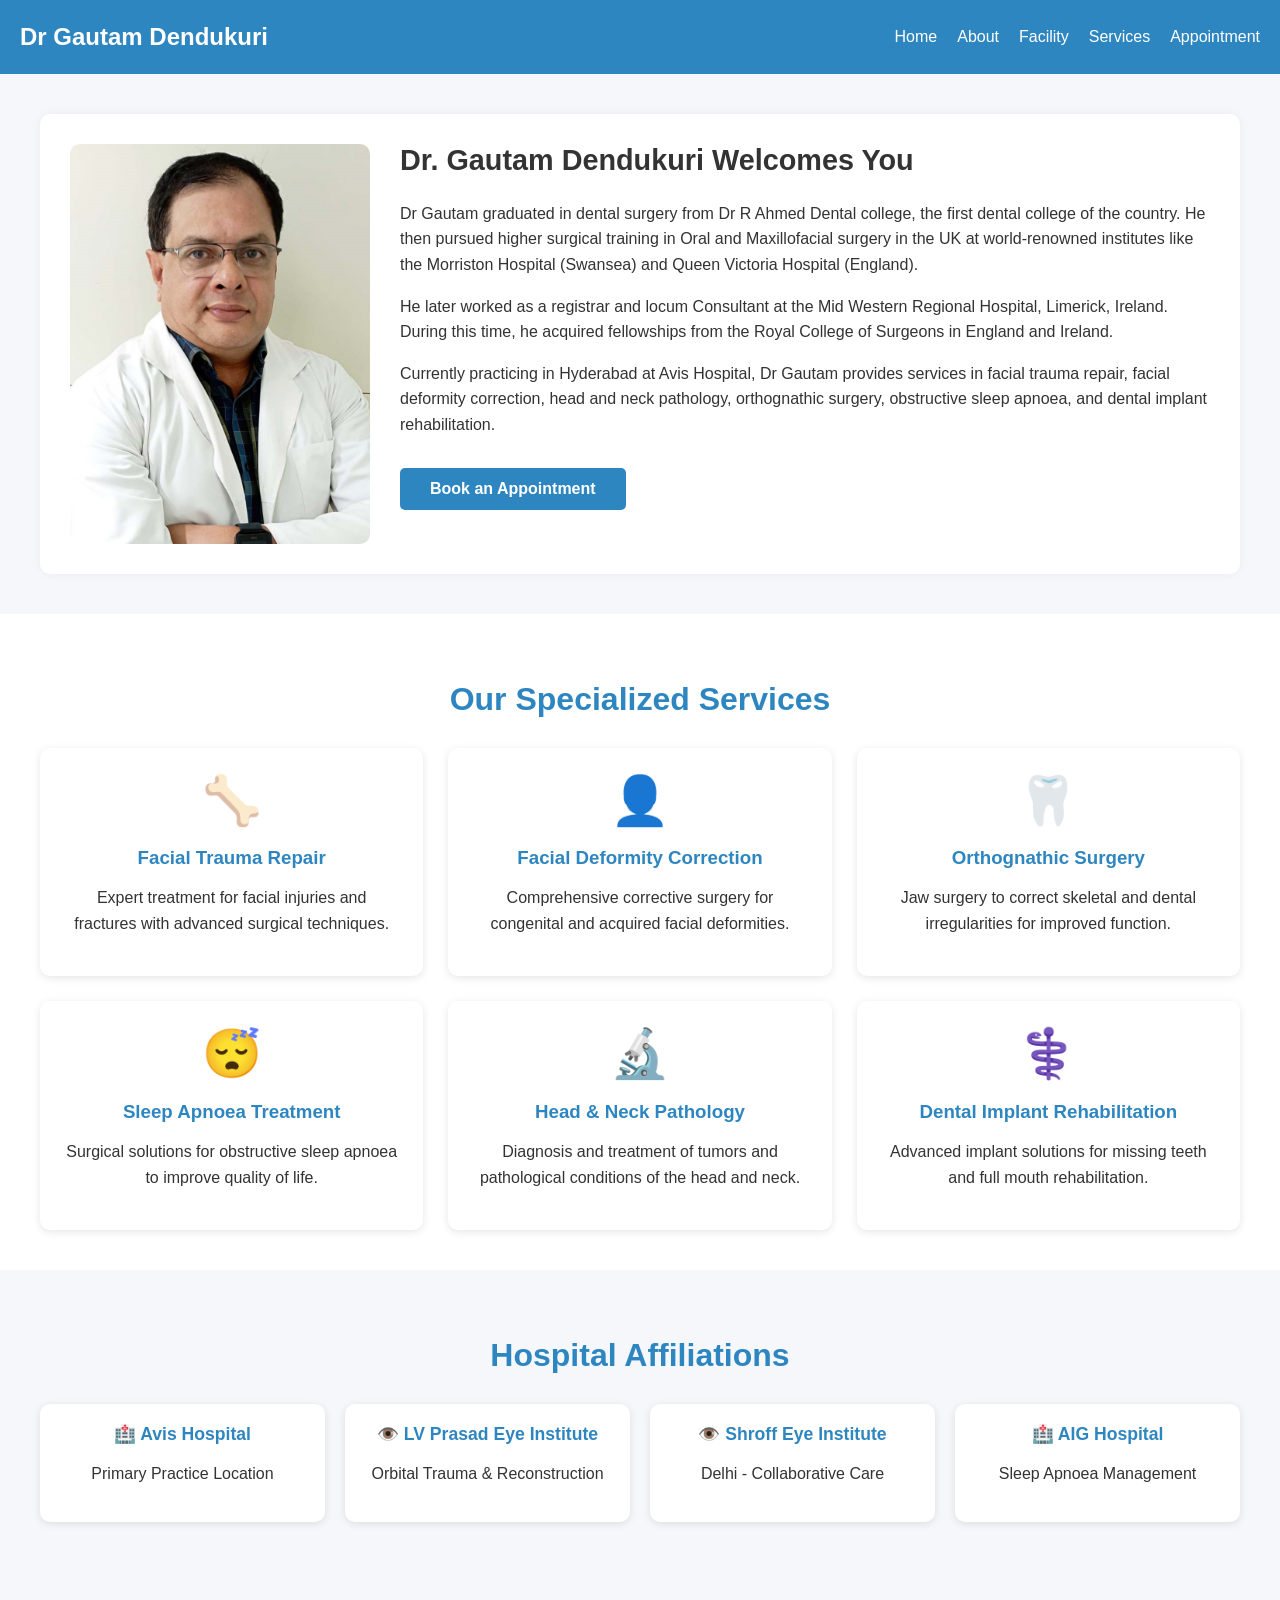
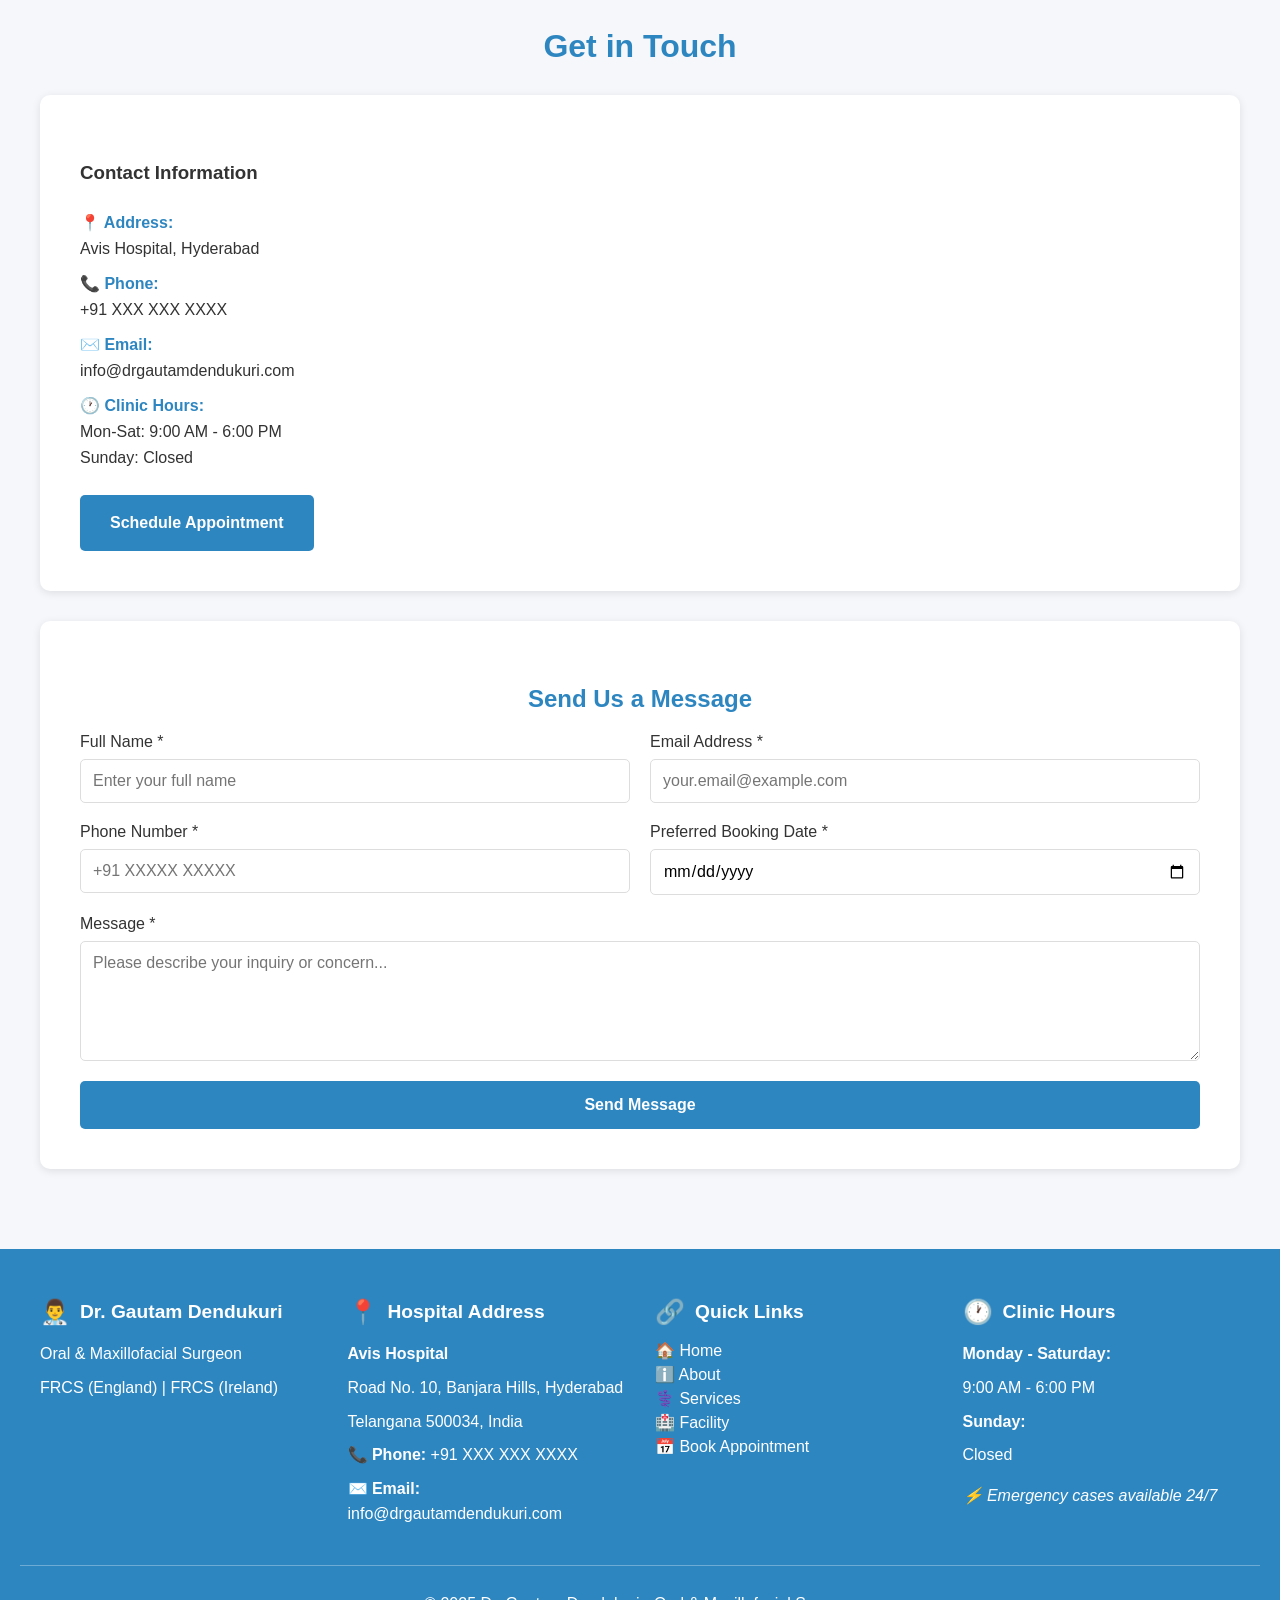
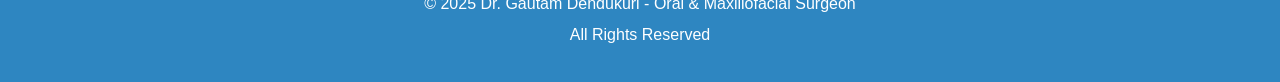
==== index.html @ feb2f5d6 "update  commit" ====
<!DOCTYPE html>
<html lang="en">
<head>
    <meta charset="UTF-8">
    <meta name="viewport" content="width=device-width, initial-scale=1.0">
    <title>Dr Gautam Dendukuri</title>
    <link rel="stylesheet" href="styles.css">
    <style>
        /* Universal Box Sizing */
* {
    box-sizing: border-box;
}

        /* Base Styles */
body {
    margin: 0;
    font-family: Arial, sans-serif;
    background-color: #f5f7fa;
    color: #333;
    overflow-x: hidden;
    width: 100%;
}

main {
    padding: 0;
    display: block;
    width: 100%;
    overflow-x: hidden;
}

section {
    padding: 40px 20px;
    display: block;
    width: 100%;
    clear: both;
    overflow-x: hidden;
    box-sizing: border-box;
}

.content-wrapper {
    display: flex;
    flex-wrap: wrap;
    gap: 30px;
    max-width: 1200px;
    background-color: #fff;
    border-radius: 10px;
    box-shadow: 0 0 10px rgba(0,0,0,0.05);
    padding: 30px;
    align-items: stretch;
    margin: 0 auto;
}

.content-wrapper img {
    width: 300px;
    height: 100%;
    min-height: 400px;
    border-radius: 10px;
    object-fit: cover;
    display: block;
    align-self: center;
}

.text-content {
    flex: 1;
    min-width: 300px;
    word-wrap: break-word;
    overflow-wrap: break-word;
}

.text-content p {
    line-height: 1.6;
    margin-bottom: 15px;
    word-wrap: break-word;
    overflow-wrap: break-word;
}

h1 {
    margin-top: 0;
    font-size: 1.8rem;
    word-wrap: break-word;
    overflow-wrap: break-word;
}

h2 {
    font-size: 2rem;
    text-align: center;
    margin-bottom: 30px;
    color: #2E86C1;
}

.cta-button {
    display: inline-block;
    background-color: #2E86C1;
    color: white;
    padding: 12px 30px;
    border-radius: 5px;
    text-decoration: none;
    font-weight: bold;
    margin-top: 15px;
    transition: background-color 0.3s;
}

.cta-button:hover {
    background-color: #1f5f8b;
}

/* Services Section */
.services-grid {
    display: grid;
    grid-template-columns: repeat(3, 1fr);
    gap: 25px;
    max-width: 1200px;
    margin: 0 auto;
}

.service-card {
    background-color: #fff;
    padding: 25px;
    border-radius: 10px;
    box-shadow: 0 2px 8px rgba(0,0,0,0.1);
    text-align: center;
    transition: transform 0.3s, box-shadow 0.3s;
}

.service-card:hover {
    transform: translateY(-5px);
    box-shadow: 0 4px 15px rgba(0,0,0,0.15);
}

.service-icon {
    font-size: 3rem;
    margin-bottom: 15px;
    color: #2E86C1;
}

.service-card h3 {
    color: #2E86C1;
    margin-bottom: 10px;
}

/* Hospital Affiliations */
.hospitals-grid {
    display: grid;
    grid-template-columns: repeat(auto-fit, minmax(200px, 1fr));
    gap: 20px;
    max-width: 1200px;
    margin: 0 auto;
}

.hospital-card {
    background-color: #fff;
    padding: 20px;
    border-radius: 10px;
    box-shadow: 0 2px 8px rgba(0,0,0,0.1);
    text-align: center;
}

.hospital-card h3 {
    color: #2E86C1;
    font-size: 1.1rem;
    margin: 0;
}

/* Contact Section */
.contact-section {
    background-color: #fff;
    max-width: 1200px;
    margin: 0 auto;
    border-radius: 10px;
    box-shadow: 0 2px 8px rgba(0,0,0,0.1);
    padding: 40px;
}

.contact-grid {
    display: grid;
    grid-template-columns: repeat(auto-fit, minmax(300px, 1fr));
    gap: 30px;
}

.contact-info {
    line-height: 2;
}

.contact-info p {
    margin: 10px 0;
}

.contact-info strong {
    color: #2E86C1;
}

.map-container {
    width: 100%;
    height: 300px;
    border-radius: 10px;
    overflow: hidden;
}

.map-container iframe {
    width: 100%;
    height: 100%;
    border: 0;
}

/* Contact Form */
.contact-form {
    background-color: #fff;
    max-width: 1200px;
    margin: 30px auto 0;
    border-radius: 10px;
    box-shadow: 0 2px 8px rgba(0,0,0,0.1);
    padding: 40px;
}

.contact-form h3 {
    color: #2E86C1;
    margin-bottom: 20px;
    text-align: center;
    font-size: 1.5rem;
}

.form-grid {
    display: grid;
    grid-template-columns: repeat(2, 1fr);
    gap: 20px;
    margin-bottom: 20px;
}

.form-group {
    display: flex;
    flex-direction: column;
}

.form-group.full-width {
    grid-column: 1 / -1;
}

.form-group label {
    margin-bottom: 8px;
    font-weight: 500;
    color: #333;
}

.form-group input,
.form-group textarea,
.form-group select {
    padding: 12px;
    border: 1px solid #ddd;
    border-radius: 5px;
    font-family: Arial, sans-serif;
    font-size: 1rem;
    transition: border-color 0.3s;
}

.form-group input:focus,
.form-group textarea:focus,
.form-group select:focus {
    outline: none;
    border-color: #2E86C1;
}

.form-group textarea {
    resize: vertical;
    min-height: 120px;
}

.submit-button {
    background-color: #2E86C1;
    color: white;
    padding: 15px 40px;
    border: none;
    border-radius: 5px;
    font-size: 1rem;
    font-weight: bold;
    cursor: pointer;
    transition: background-color 0.3s;
    width: 100%;
}

.submit-button:hover {
    background-color: #1f5f8b;
}

/* Tablet View */
@media (max-width: 1024px) {
    /* Header styles managed in header.html */
    .content-wrapper {
        padding: 20px;
        gap: 20px;
    }

    .text-content p {
        font-size: 0.95rem;
    }

    h1 {
        font-size: 1.6rem;
    }

    h2 {
        font-size: 1.8rem;
    }

    section {
        padding: 35px 20px;
    }

    .services-grid {
        grid-template-columns: repeat(2, 1fr);
        gap: 20px;
    }

    .hospitals-grid {
        grid-template-columns: repeat(2, 1fr);
        gap: 15px;
    }

    .contact-section {
        padding: 30px;
    }

    .contact-grid {
        gap: 25px;
    }

    .service-card {
        padding: 20px;
    }

    .service-icon {
        font-size: 2.5rem;
    }
}

/* Mobile View */
@media (max-width: 768px) {
    body {
        overflow-x: hidden;
    }

    main {
        overflow-x: hidden;
        max-width: 100vw;
    }

    section {
        padding: 25px 15px;
        max-width: 100vw;
        overflow-x: hidden;
    }

    .content-wrapper {
        flex-direction: column;
        align-items: center;
        text-align: center;
        padding: 20px 15px;
        width: 100%;
        max-width: 100%;
        margin: 0;
    }

    .content-wrapper img {
        width: 100%;
        max-width: 280px;
        min-height: 280px;
        margin-bottom: 20px;
    }

    h1 {
        font-size: 1.4rem;
        text-align: center;
        margin-bottom: 15px;
        line-height: 1.4;
    }

    h2 {
        font-size: 1.5rem;
        margin-bottom: 20px;
    }

    .text-content {
        text-align: left;
        width: 100%;
    }

    .text-content p {
        font-size: 0.9rem;
        text-align: left;
        line-height: 1.6;
        margin-bottom: 12px;
    }

    .cta-button {
        display: block;
        text-align: center;
        width: 100%;
        max-width: 100%;
        padding: 14px 20px;
        font-size: 0.95rem;
        margin-top: 20px;
        box-sizing: border-box;
    }

    .services-grid {
        grid-template-columns: 1fr;
        gap: 20px;
        padding: 0;
        width: 100%;
        max-width: 100%;
    }

    .service-card {
        padding: 20px 15px;
        width: 100%;
        max-width: 100%;
    }

    .service-icon {
        font-size: 2.5rem;
    }

    .service-card h3 {
        font-size: 1.15rem;
        margin-bottom: 8px;
    }

    .service-card p {
        font-size: 0.88rem;
        line-height: 1.5;
    }

    .hospitals-grid {
        grid-template-columns: 1fr;
        gap: 15px;
        padding: 0;
        width: 100%;
        max-width: 100%;
    }

    .hospital-card {
        padding: 15px;
    }

    .hospital-card h3 {
        font-size: 1rem;
    }

    .hospital-card p {
        font-size: 0.85rem;
    }

    .contact-grid {
        grid-template-columns: 1fr;
        gap: 20px;
        width: 100%;
        max-width: 100%;
    }

    .contact-section {
        padding: 20px 15px;
        width: 100%;
        max-width: 100%;
    }

    .contact-info {
        text-align: left;
        width: 100%;
    }

    .contact-info h3 {
        text-align: center;
        margin-bottom: 15px;
    }

    .contact-info p {
        font-size: 0.9rem;
        line-height: 1.6;
    }

    .map-container {
        height: 250px;
        margin-top: 20px;
        width: 100%;
        max-width: 100%;
    }

    .map-container iframe {
        width: 100%;
        max-width: 100%;
    }

    .form-grid {
        grid-template-columns: 1fr;
        gap: 15px;
        width: 100%;
    }

    .contact-form {
        padding: 20px 15px;
        width: 100%;
        max-width: 100%;
        margin: 30px 0 0 0;
    }

    .contact-form h3 {
        font-size: 1.3rem;
        margin-bottom: 20px;
    }

    .form-group input,
    .form-group textarea,
    .form-group select {
        font-size: 0.95rem;
        padding: 12px;
    }

    .submit-button {
        padding: 14px 20px;
        font-size: 0.95rem;
    }
}
    </style>
</head>

<body>

    <div id="header-container"></div>
    <main>
        <!-- About Section -->
        <section id="home">
            <div class="content-wrapper">
                <img src="/resources/Milind Naik.JPG" alt="Dr Gautam Dendukuri">
                <div class="text-content">
                    <h1>Dr. Gautam Dendukuri Welcomes You</h1>
                    <p>Dr Gautam graduated in dental surgery from Dr R Ahmed Dental college, the first dental college of the country. He then pursued higher surgical training in Oral and Maxillofacial surgery in the UK at world-renowned institutes like the Morriston Hospital (Swansea) and Queen Victoria Hospital (England).</p>
                    <p>He later worked as a registrar and locum Consultant at the Mid Western Regional Hospital, Limerick, Ireland. During this time, he acquired fellowships from the Royal College of Surgeons in England and Ireland.</p>
                    <p>Currently practicing in Hyderabad at Avis Hospital, Dr Gautam provides services in facial trauma repair, facial deformity correction, head and neck pathology, orthognathic surgery, obstructive sleep apnoea, and dental implant rehabilitation.</p>
                    <a href="appointment.html" class="cta-button">Book an Appointment</a>
                </div>
            </div>
        </section>

        <!-- Services Section -->
        <section id="services" style="background-color: #fff;">
            <h2>Our Specialized Services</h2>
            <div class="services-grid">
                <div class="service-card">
                    <div class="service-icon">🦴</div>
                    <h3>Facial Trauma Repair</h3>
                    <p>Expert treatment for facial injuries and fractures with advanced surgical techniques.</p>
                </div>
                <div class="service-card">
                    <div class="service-icon">👤</div>
                    <h3>Facial Deformity Correction</h3>
                    <p>Comprehensive corrective surgery for congenital and acquired facial deformities.</p>
                </div>
                <div class="service-card">
                    <div class="service-icon">🦷</div>
                    <h3>Orthognathic Surgery</h3>
                    <p>Jaw surgery to correct skeletal and dental irregularities for improved function.</p>
                </div>
                <div class="service-card">
                    <div class="service-icon">😴</div>
                    <h3>Sleep Apnoea Treatment</h3>
                    <p>Surgical solutions for obstructive sleep apnoea to improve quality of life.</p>
                </div>
                <div class="service-card">
                    <div class="service-icon">🔬</div>
                    <h3>Head & Neck Pathology</h3>
                    <p>Diagnosis and treatment of tumors and pathological conditions of the head and neck.</p>
                </div>
                <div class="service-card">
                    <div class="service-icon">⚕️</div>
                    <h3>Dental Implant Rehabilitation</h3>
                    <p>Advanced implant solutions for missing teeth and full mouth rehabilitation.</p>
                </div>
            </div>
        </section>

        <!-- Hospital Affiliations -->
        <section id="affiliations">
            <h2>Hospital Affiliations</h2>
            <div class="hospitals-grid">
                <div class="hospital-card">
                    <h3>🏥 Avis Hospital</h3>
                    <p>Primary Practice Location</p>
                </div>
                <div class="hospital-card">
                    <h3>👁️ LV Prasad Eye Institute</h3>
                    <p>Orbital Trauma & Reconstruction</p>
                </div>
                <div class="hospital-card">
                    <h3>👁️ Shroff Eye Institute</h3>
                    <p>Delhi - Collaborative Care</p>
                </div>
                <div class="hospital-card">
                    <h3>🏥 AIG Hospital</h3>
                    <p>Sleep Apnoea Management</p>
                </div>
            </div>
        </section>

        <!-- Contact Section -->
        <section id="contact">
            <h2>Get in Touch</h2>
            <div class="contact-section">
                <div class="contact-grid">
                    <div class="contact-info">
                        <h3>Contact Information</h3>
                        <p><strong>📍 Address:</strong><br>Avis Hospital, Hyderabad</p>
                        <p><strong>📞 Phone:</strong><br>+91 XXX XXX XXXX</p>
                        <p><strong>✉️ Email:</strong><br>info@drgautamdendukuri.com</p>
                        <p><strong>🕐 Clinic Hours:</strong><br>Mon-Sat: 9:00 AM - 6:00 PM<br>Sunday: Closed</p>
                        <a href="appointment.html" class="cta-button">Schedule Appointment</a>
                    </div>
                    <div class="map-container">
                        <iframe src="https://www.google.com/maps/embed?pb=!1m18!1m12!1m3!1d3806.632025679004!2d78.4151992752749!3d17.429438201592216!2m3!1f0!2f0!3f0!3m2!1i1024!2i768!4f13.1!3m3!1m2!1s0x3bcb913204852073%3A0x9426edac3cbf4787!2sAVIS%20Hospitals!5e0!3m2!1sen!2sus!4v1760165517145!5m2!1sen!2sus" width="600" height="450" style="border:0;" allowfullscreen="" loading="lazy" referrerpolicy="no-referrer-when-downgrade"></iframe>
                    </div>
                </div>
            </div>

            <!-- Contact Form -->
            <div class="contact-form">
                <h3>Send Us a Message</h3>
                <form id="contactForm" onsubmit="handleSubmit(event)">
                    <div class="form-grid">
                        <div class="form-group">
                            <label for="name">Full Name *</label>
                            <input type="text" id="name" name="name" required placeholder="Enter your full name">
                        </div>
                        <div class="form-group">
                            <label for="email">Email Address *</label>
                            <input type="email" id="email" name="email" required placeholder="your.email@example.com">
                        </div>
                        <div class="form-group">
                            <label for="phone">Phone Number *</label>
                            <input type="tel" id="phone" name="phone" required placeholder="+91 XXXXX XXXXX">
                        </div>
                        <div class="form-group">
                            <label for="bookingDate">Preferred Booking Date *</label>
                            <input type="date" id="bookingDate" name="bookingDate" required>
                        </div>
                        <div class="form-group full-width">
                            <label for="message">Message *</label>
                            <textarea id="message" name="message" required placeholder="Please describe your inquiry or concern..."></textarea>
                        </div>
                    </div>
                    <button type="submit" class="submit-button">Send Message</button>
                </form>
            </div>
        </section>
    </main>

    <!-- Footer -->
    <div id="footer-container"></div>

    <script>
        // Load header
        fetch("header.html")
            .then(response => {
                if (!response.ok) {
                    throw new Error("Header failed to load");
                }
                return response.text();
            })
            .then(data => {
                document.getElementById("header-container").innerHTML = data;
                // Bind hamburger toggle after header is injected
                const toggleBtn = document.getElementById('menuToggle');
                const navLinks = document.getElementById('navLinks');
                if (toggleBtn && navLinks) {
                    toggleBtn.addEventListener('click', () => {
                        navLinks.classList.toggle('show');
                    });
                }
            })
            .catch(error => {
                console.error("Error loading header:", error);
            });

        // Load footer
        fetch("footer.html")
            .then(response => {
                if (!response.ok) {
                    throw new Error("Footer failed to load");
                }
                return response.text();
            })
            .then(data => {
                document.getElementById("footer-container").innerHTML = data;
            })
            .catch(error => {
                console.error("Error loading footer:", error);
            });

        // Handle contact form submission
        function handleSubmit(event) {
            event.preventDefault();
            
            const formData = {
                name: document.getElementById('name').value,
                email: document.getElementById('email').value,
                phone: document.getElementById('phone').value,
                bookingDate: document.getElementById('bookingDate').value,
                message: document.getElementById('message').value
            };

            console.log('Form submitted:', formData);
            
            // Show success message
            alert('Thank you for contacting us! We will get back to you soon regarding your appointment on ' + formData.bookingDate);
            
            // Reset form
            document.getElementById('contactForm').reset();
            
            // Here you can add code to send the data to a server
            // Example: fetch('/api/contact', { method: 'POST', body: JSON.stringify(formData) })
        }
    </script>

</body>
</html>
---- styles.css ----
/* Global Styles */
body {
    margin: 0;
    font-family: Arial, sans-serif;
    background-color: #f5f7fa;
    color: #333;
}

main {
    padding: 40px 20px;
    display: flex;
    justify-content: center;
}

h1 {
    margin-top: 0;
    font-size: 1.8rem;
    word-wrap: break-word;
    overflow-wrap: break-word;
    font-family: Arial, sans-serif;
}

p {
    line-height: 1.6;
    margin-bottom: 15px;
    word-wrap: break-word;
    overflow-wrap: break-word;
    font-family: Arial, sans-serif;
}

/* Tablet View */
@media (max-width: 1024px) {
    main {
        padding: 30px 15px;
    }

    h1 {
        font-size: 1.6rem;
    }

    p {
        font-size: 0.95rem;
    }
}

/* Mobile View */
@media (max-width: 768px) {
    main {
        padding: 20px 10px;
    }

    h1 {
        font-size: 1.5rem;
        text-align: center;
    }

    p {
        font-size: 0.95rem;
    }
}
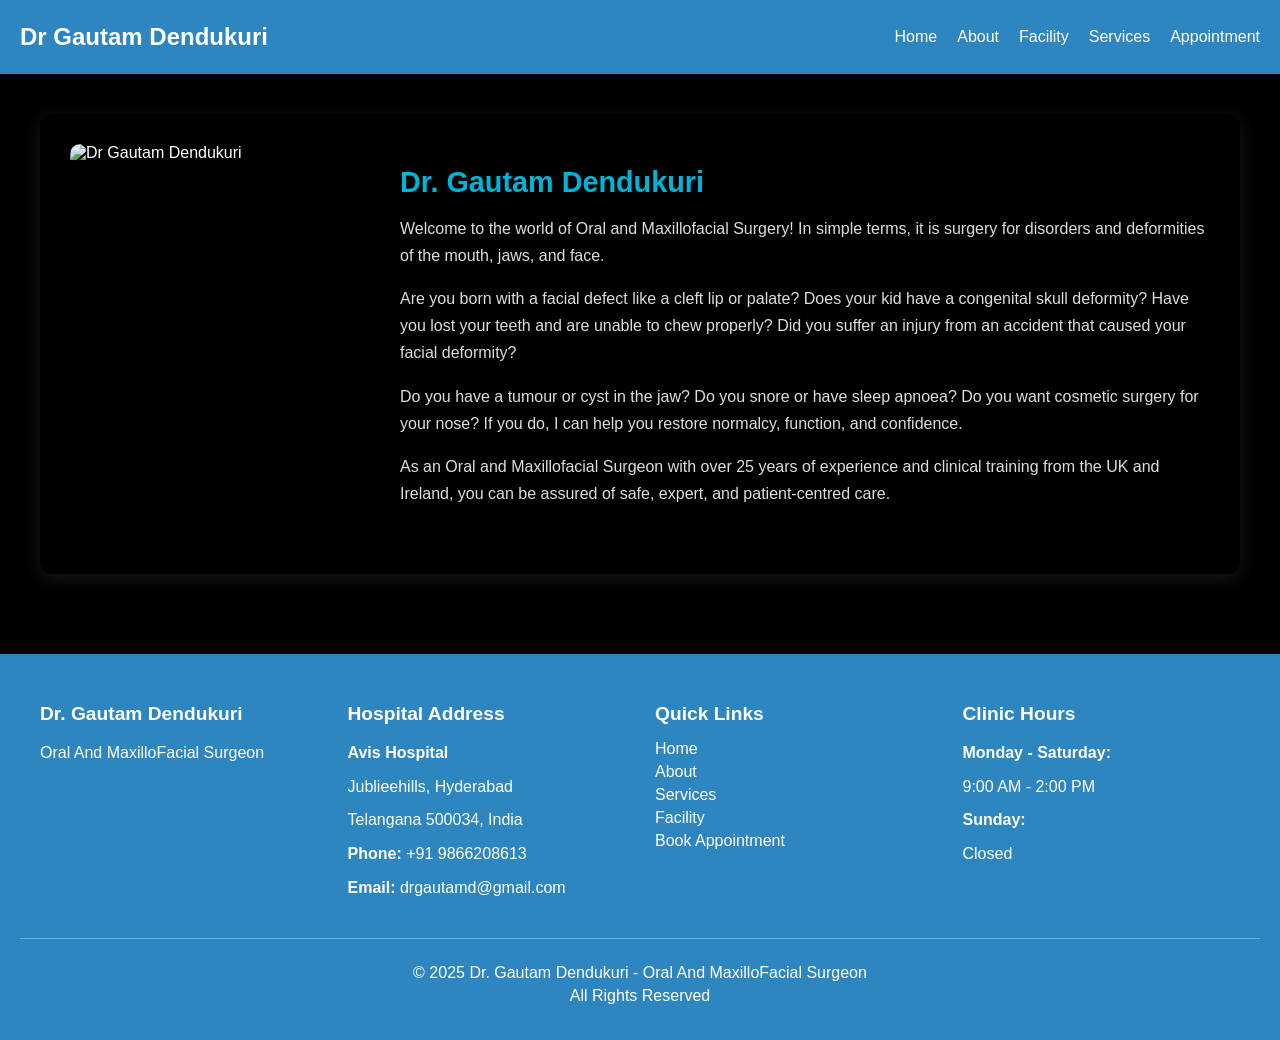
==== commit 88b8db08: "Files updated" ====
--- a/index.html
+++ b/index.html
@@ -1,722 +1,634 @@
 <!DOCTYPE html>
 <html lang="en">
 <head>
-    <meta charset="UTF-8">
-    <meta name="viewport" content="width=device-width, initial-scale=1.0">
-    <title>Dr Gautam Dendukuri</title>
-    <link rel="stylesheet" href="styles.css">
-    <style>
-        /* Universal Box Sizing */
-* {
-    box-sizing: border-box;
-}
-
-        /* Base Styles */
-body {
+  <meta charset="UTF-8" />
+  <meta name="viewport" content="width=device-width, initial-scale=1.0" />
+  <title>Dr Gautam Dendukuri</title>
+  <style>
+    /* ---------- Global Styles ---------- */
+    * {
+      box-sizing: border-box;
+    }
+
+    body {
+      margin: 0;
+      font-family: Arial, sans-serif;
+      background-color: #000; /* Entire page background black */
+      color: #fff;
+      overflow-x: hidden;
+    }
+
+    main {
+      padding: 0;
+      display: block;
+      width: 100%;
+      overflow-x: hidden;
+    }
+
+    section {
+      padding: 40px 20px;
+      width: 100%;
+      box-sizing: border-box;
+      background-color: #000; /* Section black */
+    }
+
+    /* ---------- Content Card ---------- */
+    .content-wrapper {
+      display: flex;
+      flex-wrap: wrap;
+      gap: 30px;
+      max-width: 1200px;
+      background-color: #fff; /* Card white */
+      border-radius: 10px;
+      box-shadow: 0 0 20px rgba(255, 255, 255, 0.08);
+      padding: 30px;
+      align-items: stretch;
+      margin: 0 auto;
+      color: #000; /* Text black inside white box */
+    }
+
+    .content-wrapper img {
+      width: 300px;
+      height: 100%;
+      min-height: 400px;
+      border-radius: 10px;
+      object-fit: cover;
+      display: block;
+      align-self: center;
+    }
+
+    .text-content {
+      flex: 1;
+      min-width: 300px;
+      color: #000;
+      word-wrap: break-word;
+      overflow-wrap: break-word;
+    }
+
+    .text-content p {
+      line-height: 1.6;
+      margin-bottom: 15px;
+      color: #000;
+    }
+
+    h1 {
+      margin-top: 0;
+      font-size: 1.8rem;
+      color: #0D5174;
+    }
+
+    h2 {
+      font-size: 2rem;
+      text-align: center;
+      margin-bottom: 30px;
+      color: #0D5174;
+    }
+
+    .cta-button {
+      display: inline-block;
+      background-color: #0D5174;
+      color: white;
+      padding: 12px 30px;
+      border-radius: 5px;
+      text-decoration: none;
+      font-weight: bold;
+      margin-top: 15px;
+      transition: background-color 0.3s;
+    }
+
+    .cta-button:hover {
+      background-color: #093b53;
+    }
+
+    /* ---------- Hospital Grid ---------- */
+    .hospitals-grid {
+      display: grid;
+      grid-template-columns: repeat(auto-fit, minmax(280px, 1fr));
+      gap: 25px;
+      max-width: 1200px;
+      margin: 0 auto;
+    }
+
+    .hospital-card {
+      background: #fff; /* White Card */
+      border-radius: 12px;
+      box-shadow: 0 4px 10px rgba(255, 255, 255, 0.1);
+      overflow: hidden;
+      transition: transform 0.3s ease, box-shadow 0.3s ease;
+      text-align: center;
+      color: #000; /* Black text inside */
+    }
+
+    .hospital-card:hover {
+      transform: translateY(-5px);
+      box-shadow: 0 8px 18px rgba(255, 255, 255, 0.2);
+    }
+
+    .hospital-card img {
+      width: 100%;
+      height: auto;
+      aspect-ratio: 16/9;
+      object-fit: cover;
+      display: block;
+    }
+
+    .hospital-card-content {
+      padding: 20px;
+    }
+
+    .hospital-card h3 {
+      color: #0D5174;
+      font-size: 1.2rem;
+      margin-bottom: 10px;
+    }
+
+    .hospital-card p {
+      font-size: 0.95rem;
+      color: #333;
+      margin: 0;
+    }
+
+    /* ---------- Contact Section ---------- */
+    .contact-section {
+      background-color: #fff;
+      color: #000;
+      max-width: 1200px;
+      margin: 0 auto;
+      border-radius: 10px;
+      box-shadow: 0 2px 8px rgba(255, 255, 255, 0.1);
+      padding: 40px;
+    }
+
+    .contact-grid {
+      display: grid;
+      grid-template-columns: repeat(auto-fit, minmax(300px, 1fr));
+      gap: 30px;
+    }
+
+    .contact-info {
+      line-height: 2;
+      color: #000;
+    }
+
+    .contact-info p {
+      margin: 10px 0;
+      color: #000;
+    }
+
+    .contact-info strong {
+      color: #0D5174;
+    }
+
+    .map-container {
+      width: 100%;
+      height: 300px;
+      border-radius: 10px;
+      overflow: hidden;
+    }
+
+    .map-container iframe {
+      width: 100%;
+      height: 100%;
+      border: 0;
+    }
+
+    /* ---------- Contact Form ---------- */
+    .contact-form {
+      background-color: #fff;
+      color: #000;
+      max-width: 1200px;
+      margin: 30px auto 0;
+      border-radius: 10px;
+      box-shadow: 0 2px 8px rgba(255, 255, 255, 0.1);
+      padding: 40px;
+    }
+
+    .contact-form h3 {
+      color: #0D5174;
+      margin-bottom: 20px;
+      text-align: center;
+      font-size: 1.5rem;
+    }
+
+    .form-grid {
+      display: grid;
+      grid-template-columns: repeat(2, 1fr);
+      gap: 20px;
+      margin-bottom: 20px;
+    }
+
+    .form-group {
+      display: flex;
+      flex-direction: column;
+    }
+
+    .form-group.full-width {
+      grid-column: 1 / -1;
+    }
+
+    .form-group label {
+      margin-bottom: 8px;
+      font-weight: 500;
+      color: #000;
+    }
+
+    .form-group input,
+    .form-group textarea,
+    .form-group select {
+      padding: 12px;
+      border: 1px solid #ccc;
+      border-radius: 5px;
+      font-size: 1rem;
+      transition: border-color 0.3s;
+    }
+
+    .form-group input:focus,
+    .form-group textarea:focus,
+    .form-group select:focus {
+      outline: none;
+      border-color: #0D5174;
+    }
+
+    .form-group textarea {
+      resize: vertical;
+      min-height: 120px;
+    }
+
+    .submit-button {
+      background-color: #0D5174;
+      color: white;
+      padding: 15px 40px;
+      border: none;
+      border-radius: 5px;
+      font-size: 1rem;
+      font-weight: bold;
+      cursor: pointer;
+      transition: background-color 0.3s;
+      width: 100%;
+    }
+
+    .submit-button:hover {
+      background-color: #093b53;
+    }
+
+    /* ---------- Responsive ---------- */
+    @media (max-width: 768px) {
+      .content-wrapper {
+        flex-direction: column;
+        text-align: center;
+      }
+
+      .content-wrapper img {
+        width: 100%;
+        max-width: 300px;
+        height: auto;
+        margin-bottom: 20px;
+      }
+
+      .hospitals-grid {
+        grid-template-columns: 1fr;
+      }
+
+      .form-grid {
+        grid-template-columns: 1fr;
+      }
+    }
+     header {
+    background-color: #2E86C1;
+    color: white;
+    padding: 20px;
+  }
+
+  nav {
+    display: flex;
+    justify-content: space-between;
+    align-items: center;
+    flex-wrap: wrap;
+  }
+
+  .logo {
+    font-size: 1.5rem;
+    font-weight: bold;
+  }
+
+  .menu-toggle {
+    display: none;
+    font-size: 1.8rem;
+    background: none;
+    border: none;
+    color: white;
+    cursor: pointer;
+    user-select: none;
+  }
+
+  .nav-links {
+    list-style: none;
+    display: flex;
+    gap: 20px;
+    padding: 0;
     margin: 0;
-    font-family: Arial, sans-serif;
-    background-color: #f5f7fa;
-    color: #333;
-    overflow-x: hidden;
-    width: 100%;
-}
-
-main {
-    padding: 0;
+    overflow: hidden;
+    transition: max-height 0.3s ease;
+  }
+
+  .nav-links li {
+    display: inline;
+  }
+
+  .nav-links a {
+    color: white;
+    text-decoration: none;
+    font-weight: 500;
     display: block;
-    width: 100%;
-    overflow-x: hidden;
-}
-
-section {
+    padding: 8px 0;
+  }
+
+  .nav-links a:hover {
+    text-decoration: underline;
+  }
+
+  /* Mobile: keep logo and hamburger side by side, stack menu below */
+  @media (max-width: 768px) {
+    nav {
+      flex-direction: row;
+      justify-content: space-between;
+      align-items: center;
+    }
+
+    .menu-toggle {
+      display: block;
+    }
+
+    .nav-links {
+      flex-direction: column;
+      width: 100%;
+      max-height: 0;
+      background-color: #2E86C1;
+      order: 3;
+      align-items: center;
+    }
+
+    .nav-links.show {
+      max-height: 500px; /* enough to show all menu items */
+    }
+
+    .nav-links li {
+      padding: 10px 20px;
+      width: 100%;
+      text-align: center;
+    }
+
+    .nav-links a {
+      text-align: center;
+      width: 100%;
+    }
+  }
+   #home {
+    background-color: #000; /* Section background black */
     padding: 40px 20px;
-    display: block;
-    width: 100%;
-    clear: both;
-    overflow-x: hidden;
-    box-sizing: border-box;
-}
-
-.content-wrapper {
+  }
+
+  .content-wrapper {
     display: flex;
     flex-wrap: wrap;
     gap: 30px;
     max-width: 1200px;
-    background-color: #fff;
-    border-radius: 10px;
-    box-shadow: 0 0 10px rgba(0,0,0,0.05);
+    background-color: #000; /* Card background black */
+    border-radius: 12px;
+    box-shadow: 0 4px 18px rgba(255, 255, 255, 0.1);
     padding: 30px;
-    align-items: stretch;
+    align-items: center;
     margin: 0 auto;
-}
-
-.content-wrapper img {
+    color: #fff; /* Text white inside black card */
+  }
+
+  .content-wrapper img {
     width: 300px;
-    height: 100%;
     min-height: 400px;
     border-radius: 10px;
     object-fit: cover;
-    display: block;
     align-self: center;
-}
-
-.text-content {
+  }
+
+  .text-content {
     flex: 1;
     min-width: 300px;
-    word-wrap: break-word;
-    overflow-wrap: break-word;
-}
-
-.text-content p {
-    line-height: 1.6;
+    color: #fff;
+  }
+
+  .text-content h1 {
+    font-size: 1.8rem;
     margin-bottom: 15px;
-    word-wrap: break-word;
-    overflow-wrap: break-word;
-}
-
-h1 {
-    margin-top: 0;
-    font-size: 1.8rem;
-    word-wrap: break-word;
-    overflow-wrap: break-word;
-}
-
-h2 {
-    font-size: 2rem;
-    text-align: center;
-    margin-bottom: 30px;
-    color: #2E86C1;
-}
-
-.cta-button {
-    display: inline-block;
+    color: #00B4D8; /* Optional blue highlight for heading */
+  }
+
+  .text-content p {
+    line-height: 1.7;
+    margin-bottom: 15px;
+    color: #ddd; /* Slightly lighter grey for comfortable reading */
+  }
+
+  @media (max-width: 768px) {
+    .content-wrapper {
+      flex-direction: column;
+      text-align: center;
+    }
+
+    .content-wrapper img {
+      width: 100%;
+      max-width: 320px;
+      height: auto;
+      margin-bottom: 20px;
+    }
+
+    .text-content {
+      text-align: left;
+    }
+  }
+  footer {
     background-color: #2E86C1;
     color: white;
-    padding: 12px 30px;
-    border-radius: 5px;
-    text-decoration: none;
-    font-weight: bold;
-    margin-top: 15px;
-    transition: background-color 0.3s;
-}
-
-.cta-button:hover {
-    background-color: #1f5f8b;
-}
-
-/* Services Section */
-.services-grid {
-    display: grid;
-    grid-template-columns: repeat(3, 1fr);
-    gap: 25px;
+    padding: 30px 20px;
+    margin-top: 40px;
+  }
+
+  .footer-content {
     max-width: 1200px;
     margin: 0 auto;
-}
-
-.service-card {
-    background-color: #fff;
-    padding: 25px;
-    border-radius: 10px;
-    box-shadow: 0 2px 8px rgba(0,0,0,0.1);
+    display: grid;
+    grid-template-columns: repeat(auto-fit, minmax(250px, 1fr));
+    gap: 30px;
+  }
+
+  .footer-section h3 {
+    color: white;
+    margin-bottom: 15px;
+    font-size: 1.2rem;
+  }
+
+  /* removed icon styles */
+
+  .footer-section p {
+    margin: 8px 0;
+    line-height: 1.6;
+  }
+
+  .footer-section a {
+    color: white;
+    text-decoration: none;
+    display: block;
+    margin: 5px 0;
+  }
+
+  .footer-section a:hover {
+    text-decoration: underline;
+  }
+
+  .footer-bottom {
     text-align: center;
-    transition: transform 0.3s, box-shadow 0.3s;
-}
-
-.service-card:hover {
-    transform: translateY(-5px);
-    box-shadow: 0 4px 15px rgba(0,0,0,0.15);
-}
-
-.service-icon {
-    font-size: 3rem;
-    margin-bottom: 15px;
-    color: #2E86C1;
-}
-
-.service-card h3 {
-    color: #2E86C1;
-    margin-bottom: 10px;
-}
-
-/* Hospital Affiliations */
-.hospitals-grid {
-    display: grid;
-    grid-template-columns: repeat(auto-fit, minmax(200px, 1fr));
-    gap: 20px;
-    max-width: 1200px;
-    margin: 0 auto;
-}
-
-.hospital-card {
-    background-color: #fff;
-    padding: 20px;
-    border-radius: 10px;
-    box-shadow: 0 2px 8px rgba(0,0,0,0.1);
-    text-align: center;
-}
-
-.hospital-card h3 {
-    color: #2E86C1;
-    font-size: 1.1rem;
-    margin: 0;
-}
-
-/* Contact Section */
-.contact-section {
-    background-color: #fff;
-    max-width: 1200px;
-    margin: 0 auto;
-    border-radius: 10px;
-    box-shadow: 0 2px 8px rgba(0,0,0,0.1);
-    padding: 40px;
-}
-
-.contact-grid {
-    display: grid;
-    grid-template-columns: repeat(auto-fit, minmax(300px, 1fr));
-    gap: 30px;
-}
-
-.contact-info {
-    line-height: 2;
-}
-
-.contact-info p {
-    margin: 10px 0;
-}
-
-.contact-info strong {
-    color: #2E86C1;
-}
-
-.map-container {
-    width: 100%;
-    height: 300px;
-    border-radius: 10px;
-    overflow: hidden;
-}
-
-.map-container iframe {
-    width: 100%;
-    height: 100%;
-    border: 0;
-}
-
-/* Contact Form */
-.contact-form {
-    background-color: #fff;
-    max-width: 1200px;
-    margin: 30px auto 0;
-    border-radius: 10px;
-    box-shadow: 0 2px 8px rgba(0,0,0,0.1);
-    padding: 40px;
-}
-
-.contact-form h3 {
-    color: #2E86C1;
-    margin-bottom: 20px;
-    text-align: center;
-    font-size: 1.5rem;
-}
-
-.form-grid {
-    display: grid;
-    grid-template-columns: repeat(2, 1fr);
-    gap: 20px;
-    margin-bottom: 20px;
-}
-
-.form-group {
-    display: flex;
-    flex-direction: column;
-}
-
-.form-group.full-width {
-    grid-column: 1 / -1;
-}
-
-.form-group label {
-    margin-bottom: 8px;
-    font-weight: 500;
-    color: #333;
-}
-
-.form-group input,
-.form-group textarea,
-.form-group select {
-    padding: 12px;
-    border: 1px solid #ddd;
-    border-radius: 5px;
-    font-family: Arial, sans-serif;
-    font-size: 1rem;
-    transition: border-color 0.3s;
-}
-
-.form-group input:focus,
-.form-group textarea:focus,
-.form-group select:focus {
-    outline: none;
-    border-color: #2E86C1;
-}
-
-.form-group textarea {
-    resize: vertical;
-    min-height: 120px;
-}
-
-.submit-button {
-    background-color: #2E86C1;
-    color: white;
-    padding: 15px 40px;
-    border: none;
-    border-radius: 5px;
-    font-size: 1rem;
-    font-weight: bold;
-    cursor: pointer;
-    transition: background-color 0.3s;
-    width: 100%;
-}
-
-.submit-button:hover {
-    background-color: #1f5f8b;
-}
-
-/* Tablet View */
-@media (max-width: 1024px) {
-    /* Header styles managed in header.html */
-    .content-wrapper {
-        padding: 20px;
-        gap: 20px;
-    }
-
-    .text-content p {
-        font-size: 0.95rem;
-    }
-
-    h1 {
-        font-size: 1.6rem;
-    }
-
-    h2 {
-        font-size: 1.8rem;
-    }
-
-    section {
-        padding: 35px 20px;
-    }
-
-    .services-grid {
-        grid-template-columns: repeat(2, 1fr);
-        gap: 20px;
-    }
-
-    .hospitals-grid {
-        grid-template-columns: repeat(2, 1fr);
-        gap: 15px;
-    }
-
-    .contact-section {
-        padding: 30px;
-    }
-
-    .contact-grid {
-        gap: 25px;
-    }
-
-    .service-card {
-        padding: 20px;
-    }
-
-    .service-icon {
-        font-size: 2.5rem;
-    }
-}
-
-/* Mobile View */
-@media (max-width: 768px) {
-    body {
-        overflow-x: hidden;
-    }
-
-    main {
-        overflow-x: hidden;
-        max-width: 100vw;
-    }
-
-    section {
-        padding: 25px 15px;
-        max-width: 100vw;
-        overflow-x: hidden;
-    }
-
-    .content-wrapper {
-        flex-direction: column;
-        align-items: center;
-        text-align: center;
-        padding: 20px 15px;
-        width: 100%;
-        max-width: 100%;
-        margin: 0;
-    }
-
-    .content-wrapper img {
-        width: 100%;
-        max-width: 280px;
-        min-height: 280px;
-        margin-bottom: 20px;
-    }
-
-    h1 {
-        font-size: 1.4rem;
-        text-align: center;
-        margin-bottom: 15px;
-        line-height: 1.4;
-    }
-
-    h2 {
-        font-size: 1.5rem;
-        margin-bottom: 20px;
-    }
-
-    .text-content {
-        text-align: left;
-        width: 100%;
-    }
-
-    .text-content p {
-        font-size: 0.9rem;
-        text-align: left;
-        line-height: 1.6;
-        margin-bottom: 12px;
-    }
-
-    .cta-button {
-        display: block;
-        text-align: center;
-        width: 100%;
-        max-width: 100%;
-        padding: 14px 20px;
-        font-size: 0.95rem;
-        margin-top: 20px;
-        box-sizing: border-box;
-    }
-
-    .services-grid {
-        grid-template-columns: 1fr;
-        gap: 20px;
-        padding: 0;
-        width: 100%;
-        max-width: 100%;
-    }
-
-    .service-card {
-        padding: 20px 15px;
-        width: 100%;
-        max-width: 100%;
-    }
-
-    .service-icon {
-        font-size: 2.5rem;
-    }
-
-    .service-card h3 {
-        font-size: 1.15rem;
-        margin-bottom: 8px;
-    }
-
-    .service-card p {
-        font-size: 0.88rem;
-        line-height: 1.5;
-    }
-
-    .hospitals-grid {
-        grid-template-columns: 1fr;
-        gap: 15px;
-        padding: 0;
-        width: 100%;
-        max-width: 100%;
-    }
-
-    .hospital-card {
-        padding: 15px;
-    }
-
-    .hospital-card h3 {
-        font-size: 1rem;
-    }
-
-    .hospital-card p {
-        font-size: 0.85rem;
-    }
-
-    .contact-grid {
-        grid-template-columns: 1fr;
-        gap: 20px;
-        width: 100%;
-        max-width: 100%;
-    }
-
-    .contact-section {
-        padding: 20px 15px;
-        width: 100%;
-        max-width: 100%;
-    }
-
-    .contact-info {
-        text-align: left;
-        width: 100%;
-    }
-
-    .contact-info h3 {
-        text-align: center;
-        margin-bottom: 15px;
-    }
-
-    .contact-info p {
-        font-size: 0.9rem;
-        line-height: 1.6;
-    }
-
-    .map-container {
-        height: 250px;
-        margin-top: 20px;
-        width: 100%;
-        max-width: 100%;
-    }
-
-    .map-container iframe {
-        width: 100%;
-        max-width: 100%;
-    }
-
-    .form-grid {
-        grid-template-columns: 1fr;
-        gap: 15px;
-        width: 100%;
-    }
-
-    .contact-form {
-        padding: 20px 15px;
-        width: 100%;
-        max-width: 100%;
-        margin: 30px 0 0 0;
-    }
-
-    .contact-form h3 {
-        font-size: 1.3rem;
-        margin-bottom: 20px;
-    }
-
-    .form-group input,
-    .form-group textarea,
-    .form-group select {
-        font-size: 0.95rem;
-        padding: 12px;
-    }
-
-    .submit-button {
-        padding: 14px 20px;
-        font-size: 0.95rem;
-    }
-}
-    </style>
+    margin-top: 30px;
+    padding-top: 20px;
+    border-top: 1px solid rgba(255, 255, 255, 0.3);
+  }
+
+  .footer-bottom p {
+    margin: 5px 0;
+  }
+
+  @media (max-width: 768px) {
+    .footer-content {
+      grid-template-columns: 1fr;
+      gap: 10px;
+      text-align: center;
+    }
+
+    footer {
+      padding: 20px 15px;
+    }
+
+    .footer-section {
+      padding: 12px 0;
+      border-bottom: 1px solid rgba(255, 255, 255, 0.2);
+    }
+
+    .footer-section:last-child {
+      border-bottom: none;
+    }
+
+    .footer-section h3 {
+      font-size: 1.1rem;
+      margin-bottom: 8px;
+    }
+
+    /* removed icon styles */
+
+    .footer-section p {
+      margin: 4px 0;
+      font-size: 0.9rem;
+    }
+
+    .footer-section a {
+      font-size: 0.9rem;
+      margin: 2px 0;
+    }
+
+    .footer-bottom {
+      margin-top: 20px;
+      padding-top: 15px;
+      font-size: 0.85rem;
+    }
+
+    .footer-bottom p {
+      margin: 3px 0;
+    }
+  }
+  </style>
 </head>
 
 <body>
-
-    <div id="header-container"></div>
-    <main>
-        <!-- About Section -->
-        <section id="home">
-            <div class="content-wrapper">
-                <img src="/resources/Milind Naik.JPG" alt="Dr Gautam Dendukuri">
-                <div class="text-content">
-                    <h1>Dr. Gautam Dendukuri Welcomes You</h1>
-                    <p>Dr Gautam graduated in dental surgery from Dr R Ahmed Dental college, the first dental college of the country. He then pursued higher surgical training in Oral and Maxillofacial surgery in the UK at world-renowned institutes like the Morriston Hospital (Swansea) and Queen Victoria Hospital (England).</p>
-                    <p>He later worked as a registrar and locum Consultant at the Mid Western Regional Hospital, Limerick, Ireland. During this time, he acquired fellowships from the Royal College of Surgeons in England and Ireland.</p>
-                    <p>Currently practicing in Hyderabad at Avis Hospital, Dr Gautam provides services in facial trauma repair, facial deformity correction, head and neck pathology, orthognathic surgery, obstructive sleep apnoea, and dental implant rehabilitation.</p>
-                    <a href="appointment.html" class="cta-button">Book an Appointment</a>
-                </div>
-            </div>
-        </section>
-
-        <!-- Services Section -->
-        <section id="services" style="background-color: #fff;">
-            <h2>Our Specialized Services</h2>
-            <div class="services-grid">
-                <div class="service-card">
-                    <div class="service-icon">🦴</div>
-                    <h3>Facial Trauma Repair</h3>
-                    <p>Expert treatment for facial injuries and fractures with advanced surgical techniques.</p>
-                </div>
-                <div class="service-card">
-                    <div class="service-icon">👤</div>
-                    <h3>Facial Deformity Correction</h3>
-                    <p>Comprehensive corrective surgery for congenital and acquired facial deformities.</p>
-                </div>
-                <div class="service-card">
-                    <div class="service-icon">🦷</div>
-                    <h3>Orthognathic Surgery</h3>
-                    <p>Jaw surgery to correct skeletal and dental irregularities for improved function.</p>
-                </div>
-                <div class="service-card">
-                    <div class="service-icon">😴</div>
-                    <h3>Sleep Apnoea Treatment</h3>
-                    <p>Surgical solutions for obstructive sleep apnoea to improve quality of life.</p>
-                </div>
-                <div class="service-card">
-                    <div class="service-icon">🔬</div>
-                    <h3>Head & Neck Pathology</h3>
-                    <p>Diagnosis and treatment of tumors and pathological conditions of the head and neck.</p>
-                </div>
-                <div class="service-card">
-                    <div class="service-icon">⚕️</div>
-                    <h3>Dental Implant Rehabilitation</h3>
-                    <p>Advanced implant solutions for missing teeth and full mouth rehabilitation.</p>
-                </div>
-            </div>
-        </section>
-
-        <!-- Hospital Affiliations -->
-        <section id="affiliations">
-            <h2>Hospital Affiliations</h2>
-            <div class="hospitals-grid">
-                <div class="hospital-card">
-                    <h3>🏥 Avis Hospital</h3>
-                    <p>Primary Practice Location</p>
-                </div>
-                <div class="hospital-card">
-                    <h3>👁️ LV Prasad Eye Institute</h3>
-                    <p>Orbital Trauma & Reconstruction</p>
-                </div>
-                <div class="hospital-card">
-                    <h3>👁️ Shroff Eye Institute</h3>
-                    <p>Delhi - Collaborative Care</p>
-                </div>
-                <div class="hospital-card">
-                    <h3>🏥 AIG Hospital</h3>
-                    <p>Sleep Apnoea Management</p>
-                </div>
-            </div>
-        </section>
-
-        <!-- Contact Section -->
-        <section id="contact">
-            <h2>Get in Touch</h2>
-            <div class="contact-section">
-                <div class="contact-grid">
-                    <div class="contact-info">
-                        <h3>Contact Information</h3>
-                        <p><strong>📍 Address:</strong><br>Avis Hospital, Hyderabad</p>
-                        <p><strong>📞 Phone:</strong><br>+91 XXX XXX XXXX</p>
-                        <p><strong>✉️ Email:</strong><br>info@drgautamdendukuri.com</p>
-                        <p><strong>🕐 Clinic Hours:</strong><br>Mon-Sat: 9:00 AM - 6:00 PM<br>Sunday: Closed</p>
-                        <a href="appointment.html" class="cta-button">Schedule Appointment</a>
-                    </div>
-                    <div class="map-container">
-                        <iframe src="https://www.google.com/maps/embed?pb=!1m18!1m12!1m3!1d3806.632025679004!2d78.4151992752749!3d17.429438201592216!2m3!1f0!2f0!3f0!3m2!1i1024!2i768!4f13.1!3m3!1m2!1s0x3bcb913204852073%3A0x9426edac3cbf4787!2sAVIS%20Hospitals!5e0!3m2!1sen!2sus!4v1760165517145!5m2!1sen!2sus" width="600" height="450" style="border:0;" allowfullscreen="" loading="lazy" referrerpolicy="no-referrer-when-downgrade"></iframe>
-                    </div>
-                </div>
-            </div>
-
-            <!-- Contact Form -->
-            <div class="contact-form">
-                <h3>Send Us a Message</h3>
-                <form id="contactForm" onsubmit="handleSubmit(event)">
-                    <div class="form-grid">
-                        <div class="form-group">
-                            <label for="name">Full Name *</label>
-                            <input type="text" id="name" name="name" required placeholder="Enter your full name">
-                        </div>
-                        <div class="form-group">
-                            <label for="email">Email Address *</label>
-                            <input type="email" id="email" name="email" required placeholder="your.email@example.com">
-                        </div>
-                        <div class="form-group">
-                            <label for="phone">Phone Number *</label>
-                            <input type="tel" id="phone" name="phone" required placeholder="+91 XXXXX XXXXX">
-                        </div>
-                        <div class="form-group">
-                            <label for="bookingDate">Preferred Booking Date *</label>
-                            <input type="date" id="bookingDate" name="bookingDate" required>
-                        </div>
-                        <div class="form-group full-width">
-                            <label for="message">Message *</label>
-                            <textarea id="message" name="message" required placeholder="Please describe your inquiry or concern..."></textarea>
-                        </div>
-                    </div>
-                    <button type="submit" class="submit-button">Send Message</button>
-                </form>
-            </div>
-        </section>
-    </main>
-
-    <!-- Footer -->
-    <div id="footer-container"></div>
-
-    <script>
-        // Load header
-        fetch("header.html")
-            .then(response => {
-                if (!response.ok) {
-                    throw new Error("Header failed to load");
-                }
-                return response.text();
-            })
-            .then(data => {
-                document.getElementById("header-container").innerHTML = data;
-                // Bind hamburger toggle after header is injected
-                const toggleBtn = document.getElementById('menuToggle');
-                const navLinks = document.getElementById('navLinks');
-                if (toggleBtn && navLinks) {
-                    toggleBtn.addEventListener('click', () => {
-                        navLinks.classList.toggle('show');
-                    });
-                }
-            })
-            .catch(error => {
-                console.error("Error loading header:", error);
-            });
-
-        // Load footer
-        fetch("footer.html")
-            .then(response => {
-                if (!response.ok) {
-                    throw new Error("Footer failed to load");
-                }
-                return response.text();
-            })
-            .then(data => {
-                document.getElementById("footer-container").innerHTML = data;
-            })
-            .catch(error => {
-                console.error("Error loading footer:", error);
-            });
-
-        // Handle contact form submission
-        function handleSubmit(event) {
-            event.preventDefault();
-            
-            const formData = {
-                name: document.getElementById('name').value,
-                email: document.getElementById('email').value,
-                phone: document.getElementById('phone').value,
-                bookingDate: document.getElementById('bookingDate').value,
-                message: document.getElementById('message').value
-            };
-
-            console.log('Form submitted:', formData);
-            
-            // Show success message
-            alert('Thank you for contacting us! We will get back to you soon regarding your appointment on ' + formData.bookingDate);
-            
-            // Reset form
-            document.getElementById('contactForm').reset();
-            
-            // Here you can add code to send the data to a server
-            // Example: fetch('/api/contact', { method: 'POST', body: JSON.stringify(formData) })
-        }
-    </script>
+     <!-- This is where the header will be inserted -->
+   <header>
+  <nav>
+    <div class="logo">Dr Gautam Dendukuri</div>
+    <button class="menu-toggle" id="menuToggle" aria-label="Toggle menu">☰</button>
+    <ul class="nav-links" id="navLinks">
+      <li><a href="index.html">Home</a></li>
+      <li><a href="about.html">About</a></li>
+      <li><a href="facility.html">Facility</a></li>
+      <li><a href="services.html">Services</a></li>
+      <li><a href="appointment.html">Appointment</a></li>
+    </ul>
+  </nav>
+</header>
+  <main>
+    <!-- About Section -->
+  <section id="home">
+  <div class="content-wrapper">
+  <img src="./resources/assets/AVI03778.JPG" alt="Dr Gautam Dendukuri" style="height: 250px;">
+    <div class="text-content">
+      <h1>Dr. Gautam Dendukuri</h1>
+      <p>
+        Welcome to the world of Oral and Maxillofacial Surgery! In simple terms, it is surgery for disorders and deformities of the mouth, jaws, and face.
+      </p>
+      <p>
+        Are you born with a facial defect like a cleft lip or palate? Does your kid have a congenital skull deformity? Have you lost your teeth and are unable to chew properly? Did you suffer an injury from an accident that caused your facial deformity?
+      </p>
+      <p>
+        Do you have a tumour or cyst in the jaw? Do you snore or have sleep apnoea? Do you want cosmetic surgery for your nose? If you do, I can help you restore normalcy, function, and confidence.
+      </p>
+      <p>
+        As an Oral and Maxillofacial Surgeon with over 25 years of experience and clinical training from the UK and Ireland, you can be assured of safe, expert, and patient-centred care.
+      </p>
+    </div>
+  </div>
+</section>
+
+
+
+
+  </main>
+
+ <footer>
+  <div class="footer-content">
+    <div class="footer-section">
+      <h3>Dr. Gautam Dendukuri</h3>
+      <p>Oral And MaxilloFacial Surgeon</p>
+      
+    </div>
+
+    <div class="footer-section">
+      <h3>Hospital Address</h3>
+      <p><strong>Avis Hospital</strong></p>
+      <p>Jublieehills, Hyderabad</p>
+      <p>Telangana 500034, India</p>
+      <p><strong>Phone:</strong> +91 9866208613</p>
+      <p><strong>Email:</strong> drgautamd@gmail.com</p>
+    </div>
+
+    <div class="footer-section">
+      <h3>Quick Links</h3>
+      <a href="index.html">Home</a>
+      <a href="about.html">About</a>
+      <a href="services.html">Services</a>
+      <a href="facility.html">Facility</a>
+      <a href="appointment.html">Book Appointment</a>
+    </div>
+
+    <div class="footer-section">
+      <h3>Clinic Hours</h3>
+      <p><strong>Monday - Saturday:</strong></p>
+      <p>9:00 AM - 2:00 PM</p>
+      <p><strong>Sunday:</strong></p>
+      <p>Closed</p>
+      <!-- <p style="margin-top: 15px;"><em>Emergency cases available 24/7</em></p> -->
+    </div>
+  </div>
+
+  <div class="footer-bottom">
+    <p>&copy; 2025 Dr. Gautam Dendukuri - Oral And MaxilloFacial Surgeon</p>
+    <p>All Rights Reserved</p>
+  </div>
+</footer>
 
 </body>
 </html>
